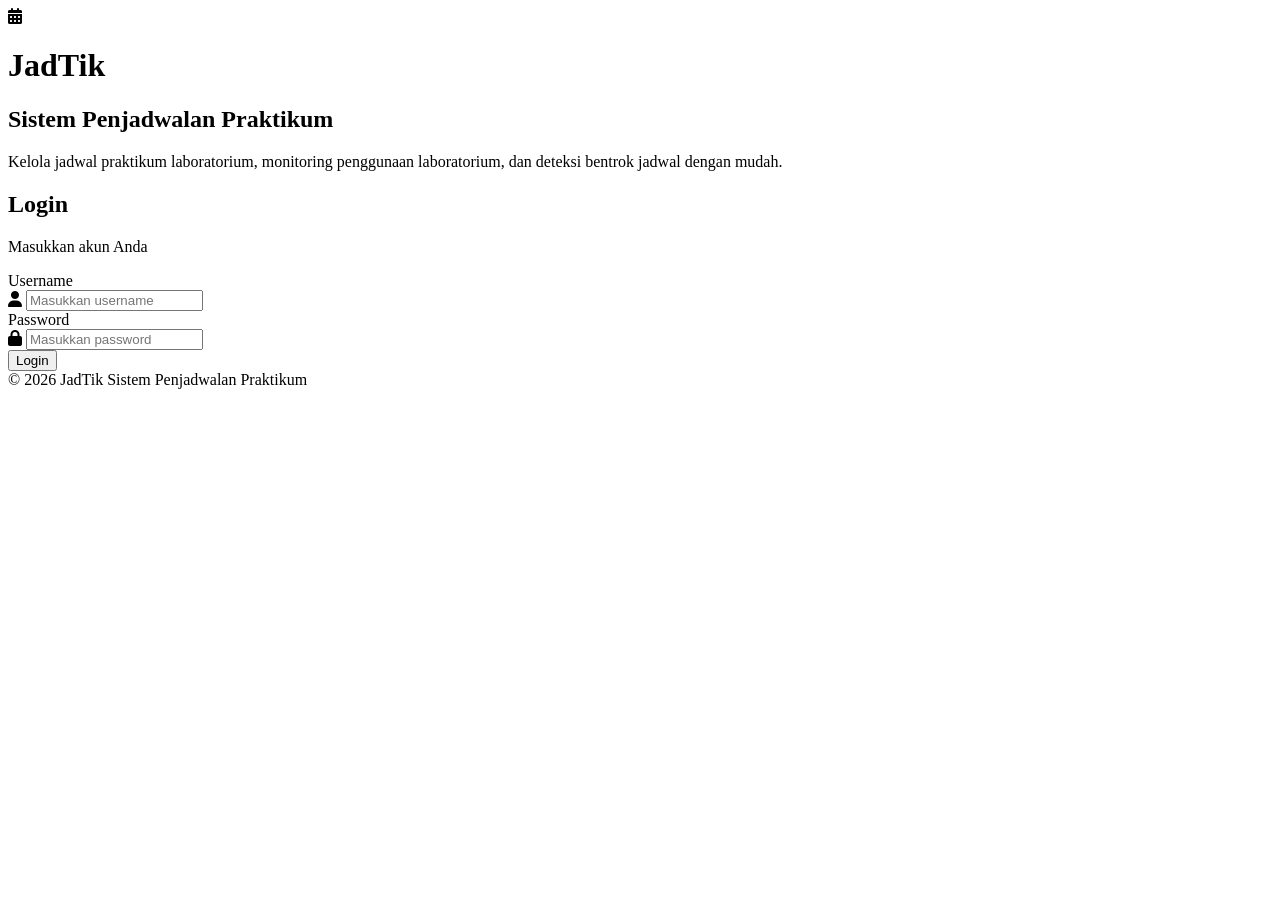
==== index.html @ d51c4093 "Add files via upload" ====
<!DOCTYPE html>
<html lang="id">
<head>
    <meta charset="UTF-8">
    <meta name="viewport" content="width=device-width, initial-scale=1.0">
    <title>Login - JadTik</title>
    <link rel="stylesheet" href="css/login.css">
    <link rel="stylesheet" href="https://cdnjs.cloudflare.com/ajax/libs/font-awesome/6.5.1/css/all.min.css">
</head>
<body>

<div class="login-container">

    <div class="login-left">

        <div class="logo">
            <i class="fas fa-calendar-alt"></i>
            <h1>JadTik</h1>
        </div>

        <h2>Sistem Penjadwalan Praktikum</h2>

        <p>
            Kelola jadwal praktikum laboratorium,
            monitoring penggunaan laboratorium,
            dan deteksi bentrok jadwal dengan mudah.
        </p>

    </div>

    <div class="login-right">

        <div class="login-card">

            <h2>Login</h2>

            <p>Masukkan akun Anda</p>

            <form id="loginForm">

                <div class="input-group">

                    <label>Username</label>

                    <div class="input-box">
                        <i class="fas fa-user"></i>

                        <input
                        type="text"
                        id="username"
                        placeholder="Masukkan username"
                        required>
                    </div>

                </div>

                <div class="input-group">

                    <label>Password</label>

                    <div class="input-box">
                        <i class="fas fa-lock"></i>

                        <input
                        type="password"
                        id="password"
                        placeholder="Masukkan password"
                        required>
                    </div>

                </div>

                <button type="submit" class="login-btn">
                    Login
                </button>

            </form>

            <div id="message">

            </div>

            <footer class="footer">

                © 2026 JadTik
                Sistem Penjadwalan Praktikum

            </footer>

        </div>

    </div>

</div>

<script src="js/auth.js"></script>

</body>
</html>
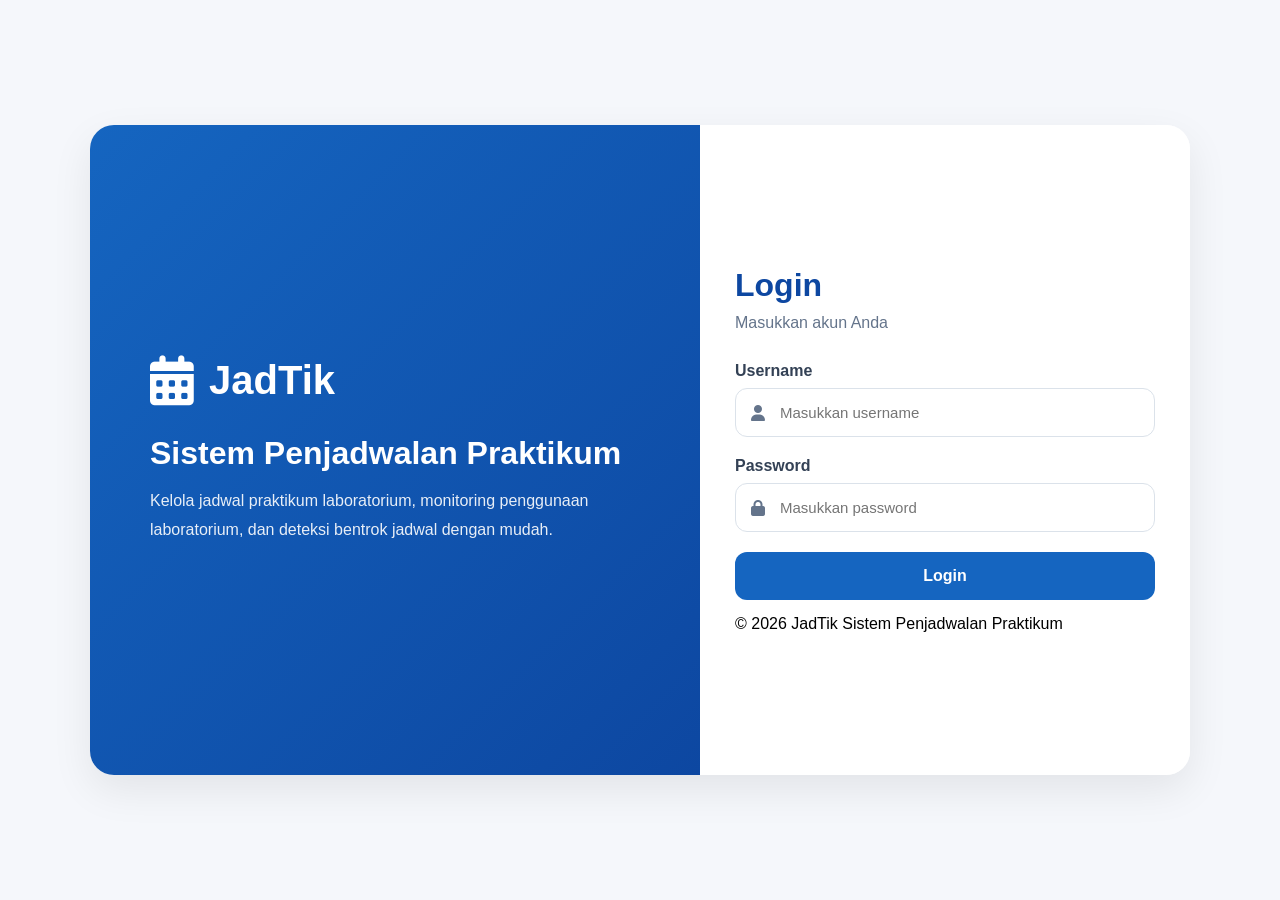
==== commit 24f16f03: "Update index.html" ====
--- a/index.html
+++ b/index.html
@@ -96,4 +96,4 @@
 <script src="js/auth.js"></script>
 
 </body>
-</html>+</html>
--- a/css/login.css
+++ b/css/login.css
@@ -0,0 +1,257 @@
+*{
+    margin:0;
+    padding:0;
+    box-sizing:border-box;
+    font-family:'Segoe UI',sans-serif;
+}
+
+body{
+
+    min-height:100vh;
+
+    background:#f5f7fb;
+
+    display:flex;
+
+    justify-content:center;
+
+    align-items:center;
+}
+
+/* CONTAINER */
+
+.login-container{
+
+    width:1100px;
+
+    min-height:650px;
+
+    background:white;
+
+    border-radius:24px;
+
+    overflow:hidden;
+
+    box-shadow:
+    0 15px 40px rgba(0,0,0,.08);
+
+    display:flex;
+}
+
+/* KIRI */
+
+.login-left{
+
+    flex:1;
+
+    background:
+    linear-gradient(
+    135deg,
+    #1565c0,
+    #0d47a1);
+
+    color:white;
+
+    padding:60px;
+
+    display:flex;
+
+    flex-direction:column;
+
+    justify-content:center;
+}
+
+.logo{
+
+    display:flex;
+
+    align-items:center;
+
+    gap:15px;
+
+    margin-bottom:30px;
+}
+
+.logo i{
+
+    font-size:50px;
+}
+
+.logo h1{
+
+    font-size:40px;
+}
+
+.login-left h2{
+
+    font-size:32px;
+
+    margin-bottom:15px;
+}
+
+.login-left p{
+
+    line-height:1.8;
+
+    opacity:.9;
+}
+
+/* KANAN */
+
+.login-right{
+
+    flex:1;
+
+    display:flex;
+
+    justify-content:center;
+
+    align-items:center;
+
+    background:#fff;
+}
+
+.login-card{
+
+    width:420px;
+}
+
+.login-card h2{
+
+    color:#0d47a1;
+
+    margin-bottom:10px;
+
+    font-size:32px;
+}
+
+.login-card p{
+
+    color:#64748b;
+
+    margin-bottom:30px;
+}
+
+/* FORM */
+
+.input-group{
+
+    margin-bottom:20px;
+}
+
+.input-group label{
+
+    display:block;
+
+    margin-bottom:8px;
+
+    font-weight:600;
+
+    color:#334155;
+}
+
+.input-box{
+
+    display:flex;
+
+    align-items:center;
+
+    border:1px solid #dbe2ea;
+
+    border-radius:12px;
+
+    padding:0 15px;
+
+    transition:.3s;
+}
+
+.input-box:focus-within{
+
+    border-color:#1565c0;
+}
+
+.input-box i{
+
+    color:#64748b;
+}
+
+.input-box input{
+
+    width:100%;
+
+    border:none;
+
+    outline:none;
+
+    padding:15px;
+
+    font-size:15px;
+}
+
+/* BUTTON */
+
+.login-btn{
+
+    width:100%;
+
+    background:#1565c0;
+
+    color:white;
+
+    border:none;
+
+    padding:15px;
+
+    border-radius:12px;
+
+    font-size:16px;
+
+    font-weight:600;
+
+    cursor:pointer;
+
+    transition:.3s;
+}
+
+.login-btn:hover{
+
+    background:#0d47a1;
+
+    transform:translateY(-2px);
+}
+
+/* MESSAGE */
+
+#message{
+
+    margin-top:15px;
+
+    text-align:center;
+
+    font-weight:600;
+}
+
+/* MOBILE */
+
+@media(max-width:900px){
+
+    .login-container{
+
+        width:95%;
+
+        flex-direction:column;
+    }
+
+    .login-left{
+
+        display:none;
+    }
+
+    .login-card{
+
+        width:90%;
+
+        padding:30px 0;
+    }
+
+}
